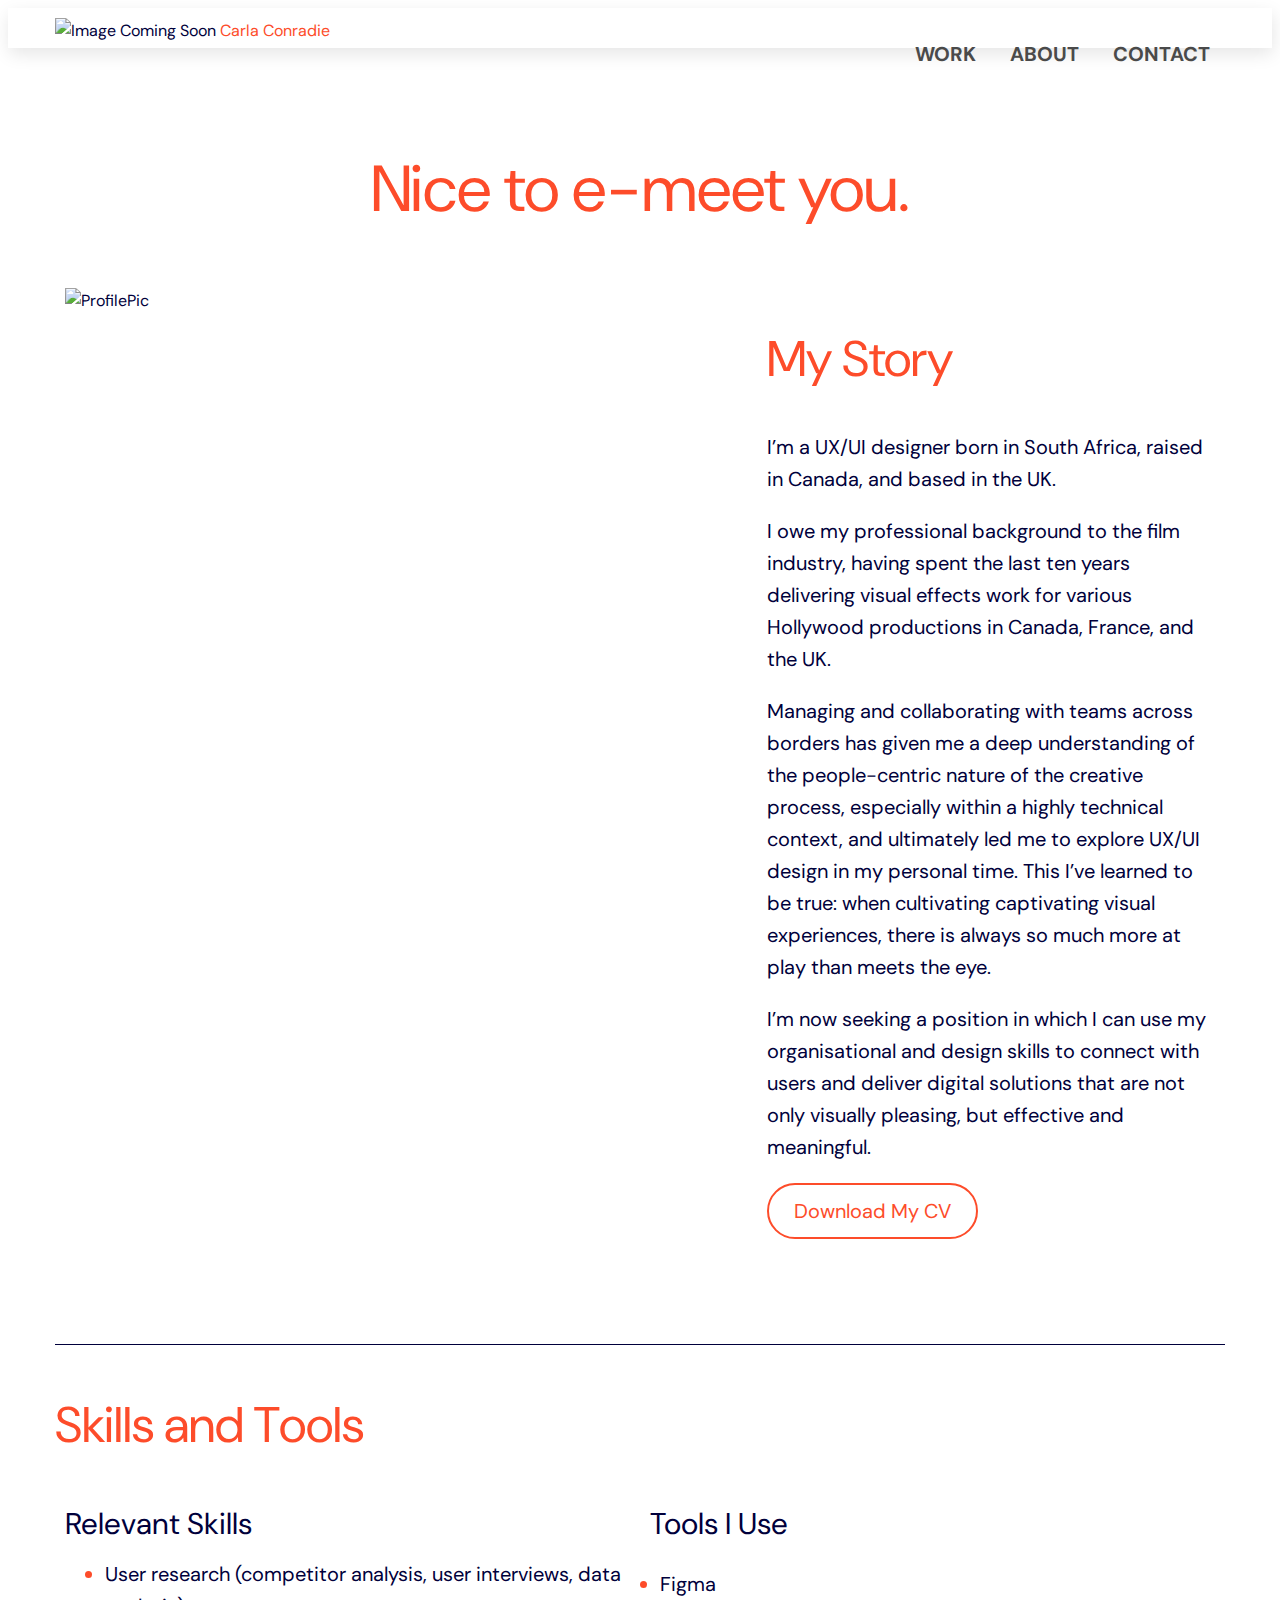
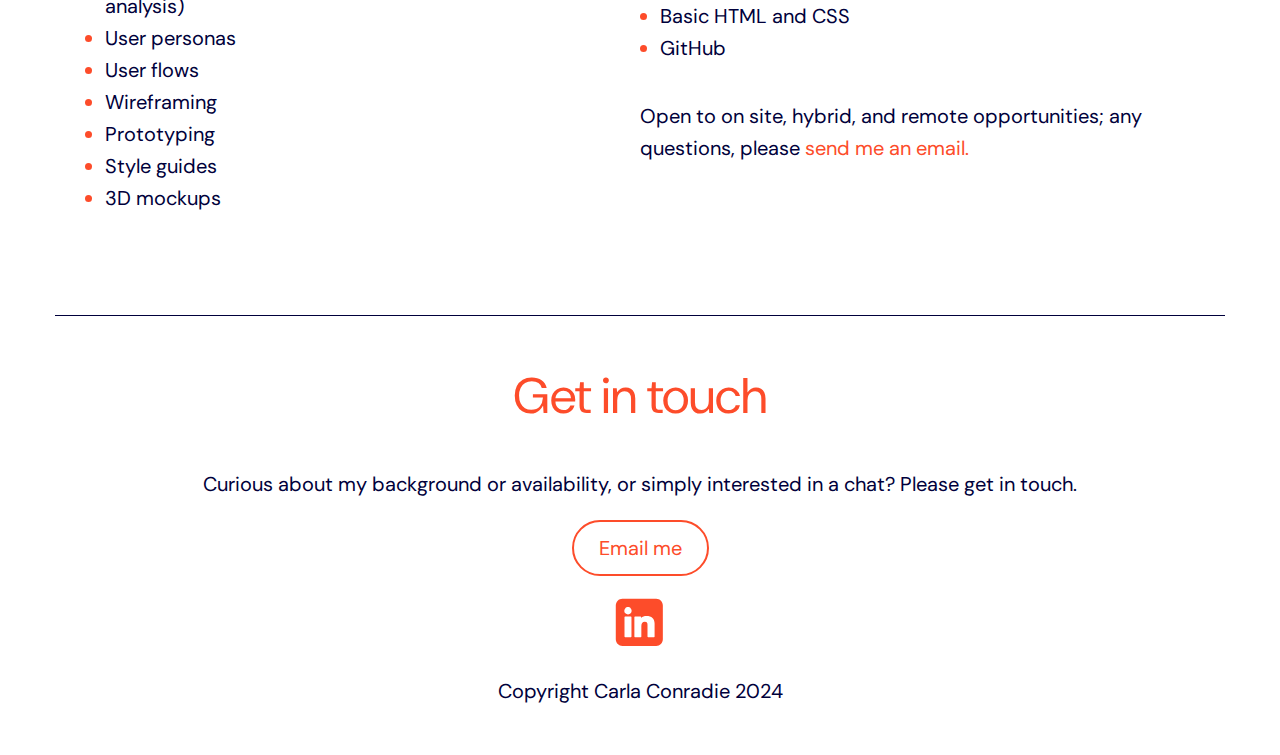
==== about.html @ 2fb08eaa "Menu Changes with JQuery" ====
<!DOCTYPE html>
<html lang="en" dir="ltr">

<head>
    <meta charset="utf-8">
    <meta name="viewport" content="width=device-width, initial-scale=1">
    <title>About CarlaConradie</title>
    <link rel="stylesheet" type="text/css" href="https://cdnjs.cloudflare.com/ajax/libs/normalize/8.0.1/normalize.min.css">
    <link rel="stylesheet" type="text/css" href="css/styles.css">
    <link rel="preconnect" href="https://fonts.googleapis.com">
    <link rel="preconnect" href="https://fonts.gstatic.com" crossorigin>
    <link href="https://fonts.googleapis.com/css2?family=DM+Sans:ital,opsz,wght@0,9..40,100..1000;1,9..40,100..1000&display=swap" rel="stylesheet">
    <script src="https://kit.fontawesome.com/32a086449d.js" crossorigin="anonymous"></script>
</head>

<body>
    <header>
        <div class="container" position="relative">
            <img class="logo" src="https://via.placeholder.com/150x50?text=Logo" alt="Image Coming Soon">
            <a href="file:///Users/carlaconradie/Desktop/portfolio-carlaconradie/index.html">Carla Conradie</a>
            <nav>
                <ul class="navigation">
                    <li><a href="index.html">Work</a></li>
                    <li><a href="about.html">About</a></li>
                    <li><a href="index.html#contact">Contact</a></li>
                </ul> 
            </nav>
        </div>
    </header>
    <main>
        <div id="hero">
            <div class="container"><h1>Nice to e-meet you.</h1>
        </div>
     <div>
        <div id="work" class="container">
            <div class="row">
                <div class="col-md-6 col-lg-7">
                    <picture><source sourceset="./img/profile/ProfilePic_1x.jpg" media="(max-width:767px)"><img src="img/profile/ProfilePic_2x.jpg" alt="ProfilePic"></picture> 
                </div>
                <div class="col-md-6 col-lg-5">
               <h2>My Story</h2>  
               <p>I’m a UX/UI designer born in South Africa, raised in Canada, and based in the UK.</p>

                <p>I owe my professional background to the film industry, having spent the last ten years delivering visual effects work for various Hollywood productions in Canada, France, and the UK. </p>
                
                <p>Managing and collaborating with teams across borders has given me a deep understanding of the people-centric nature of the creative process, especially within a highly technical context, and ultimately led me to explore UX/UI design in my personal time. This I’ve learned to be true: when cultivating captivating visual experiences, there is always so much more at play than meets the eye.</p>
                
                <p>I’m now seeking a position in which I can use my organisational and design skills to connect with users and deliver digital solutions that are not only visually pleasing, but effective and meaningful.</p>
                <p><a  href="files/Conradie-Carla-CV.pdf" class="button contact" target="_blank">Download My CV</a></p>
            </div>
            </div>
            
            <div class="row">
                <h2>Skills and Tools</h2>
                <div class="col-md-6"><h3>Relevant Skills</h3>   
                <ul>
                    <li>User research (competitor analysis, user interviews, data analysis) </li>
                    <li>User personas</li>
                    <li>User flows </li>
                    <li>Wireframing </li>
                    <li>Prototyping </li>
                    <li>Style guides </li>
                    <li>3D mockups </li>
                </ul></div>
                <div class="col-md-6"><h3>Tools I Use</h3> 
                <ul class="col-md-6">
                    <li>Figma </li>
                    <li>Basic HTML and CSS </li>
                    <li>GitHub </li>
                </ul></div>  
                <p>Open to on site, hybrid, and remote opportunities; any questions, please <a href="mailto:conradiecarla@gmail.com">send me an email.</a></p>   
            </div>
        </div>
     </div>
     <footer id="contact">
        <div class="container">
            <h2>Get in touch</h2>
        <p>Curious about my background or availability, or simply interested in a chat? Please get in touch.</p>
        <p><a href="mailto:conradiecarla@gmail.com" class="button contact">Email me</a></p>
        <p><a href="https://www.linkedin.com/in/carla-conradie" target="_blank"> <svg fill="none" height="50" viewBox="0 0 17 17" width="50" xmlns="http://www.w3.org/2000/svg"><path d="M14.0142 0.965088H2.51824C1.92097 0.965088 1.34816 1.20235 0.925831 1.62468C0.503499 2.04702 0.266235 2.61982 0.266235 3.21709V14.7131C0.266235 15.3104 0.503499 15.8832 0.925831 16.3055C1.34816 16.7278 1.92097 16.9651 2.51824 16.9651H14.0142C14.6115 16.9651 15.1843 16.7278 15.6066 16.3055C16.029 15.8832 16.2662 15.3104 16.2662 14.7131V3.21709C16.2662 2.61982 16.029 2.04702 15.6066 1.62468C15.1843 1.20235 14.6115 0.965088 14.0142 0.965088ZM5.60024 13.7491C5.60024 13.7891 5.57324 13.8491 5.52024 13.9301C5.44024 13.9841 5.37924 14.0101 5.33924 14.0101H3.48924C3.44924 14.0101 3.38924 13.9841 3.30924 13.9301C3.25524 13.8501 3.22824 13.7901 3.22824 13.7491V7.25509C3.22824 7.21509 3.25524 7.15509 3.30824 7.07509C3.38824 7.02109 3.44824 6.99409 3.48924 6.99409H5.33924C5.37924 6.99409 5.43924 7.02109 5.51924 7.07409C5.57324 7.15409 5.60024 7.21409 5.60024 7.25509V13.7491ZM5.29924 5.88809C5.18426 6.00567 5.04642 6.09845 4.89421 6.16071C4.742 6.22297 4.57865 6.25339 4.41424 6.25009C4.06524 6.25009 3.77124 6.13009 3.52924 5.88809C3.41161 5.77315 3.31879 5.63532 3.25653 5.4831C3.19427 5.33088 3.16388 5.16751 3.16724 5.00309C3.16724 4.66809 3.28824 4.38009 3.52924 4.13909C3.64292 4.01844 3.78007 3.92231 3.93226 3.85661C4.08445 3.79091 4.24847 3.75701 4.41424 3.75701C4.58 3.75701 4.74402 3.79091 4.89621 3.85661C5.0484 3.92231 5.18555 4.01844 5.29924 4.13909C5.53924 4.37909 5.66024 4.66909 5.66024 5.00309C5.66024 5.35209 5.54024 5.64709 5.29924 5.88809ZM13.4612 13.7491C13.4609 13.7831 13.4537 13.8167 13.4399 13.8478C13.4262 13.879 13.4062 13.907 13.3812 13.9301C13.3581 13.955 13.3301 13.975 13.299 13.9888C13.2679 14.0025 13.2343 14.0098 13.2002 14.0101H11.3102C11.2702 14.0101 11.2102 13.9841 11.1302 13.9301C11.0762 13.8501 11.0492 13.7901 11.0492 13.7491V9.78909C11.0492 9.45309 10.9892 9.19209 10.8682 9.00409C10.7202 8.84409 10.4792 8.76409 10.1442 8.76409C9.71524 8.76409 9.40724 8.89009 9.21924 9.14509C9.04524 9.40009 8.95824 9.76209 8.95824 10.2311V13.7491C8.95792 13.7831 8.95066 13.8167 8.93691 13.8478C8.92315 13.879 8.90319 13.907 8.87824 13.9301C8.85498 13.9552 8.82683 13.9752 8.79553 13.989C8.76423 14.0027 8.73043 14.0099 8.69624 14.0101H6.84624C6.80624 14.0101 6.74623 13.9841 6.66623 13.9301C6.61224 13.8501 6.58624 13.7901 6.58624 13.7491V7.25509C6.58624 7.21509 6.61224 7.15509 6.66623 7.07509C6.74623 7.02109 6.80624 6.99409 6.84624 6.99409H8.63624C8.69024 6.99409 8.74323 7.00709 8.79624 7.03409C8.82423 7.04809 8.85124 7.09409 8.87724 7.17409V7.27509L8.89723 7.31509V7.47609C9.34023 7.04809 9.95024 6.83309 10.7272 6.83309C11.5982 6.83309 12.2682 7.04109 12.7372 7.45609C13.2202 7.89809 13.4612 8.53609 13.4612 9.36609V13.7491Z" fill="#fd4c2a"></path></svg></a></p>
        <p>Copyright Carla Conradie 2024</p>
        </div>
    </footer>
    </main>
    <script
  src="https://code.jquery.com/jquery-3.7.1.min.js"
  integrity="sha256-/JqT3SQfawRcv/BIHPThkBvs0OEvtFFmqPF/lYI/Cxo="
  crossorigin="anonymous"></script>
    <script src="js/scripts.js"></script>
</body>

</html>
---- css/styles.css ----
/*
Colours used:
Primary (Red):#FD4C2A
Secondary (Blue):#00003B
Background (White): #FFFFFF

Start with basic tags (html, body, a, h1, img) */

body {
  background-color: #fff;
  font-family: 'DM Sans', sans-serif;
  font-size: 16px;
  line-height: 1.6;
  font-weight: 400;
  color: #00003b;
}

h1,
h2,
h3 {
  line-height: 1.2;
}

h1 {
  font-size: 65px;
  font-weight: 400;
  color: #fd4c2a;
}

h2 {
  font-size: 50px;
  font-weight: 400;
  color: #fd4c2a;
}

h3 {
  font-size: 30px;
  font-weight: 400;
  color: #00003b;
  margin: 0;
}

p {
  font-size: 16px;
  font-weight: 400;
  color: #00003b;
}

img {
  width: 100%;
}

span {
  display: block;
}

a {
  color: #fd4c2a;
  text-decoration: none;
}

li::marker {
  color: #fd4c2a;
}

/* Then go into basic styling (links, buttons, forms) */

a:hover,
a:focus {
  color: #fd4c2a;
  text-decoration: underline;
}

a:active {
  color: #00003b;
  text-decoration: none;
}

.button {
  display: inline-block; /* since the <a> tag is inline by default, we need to change this to inline-block, but more on this in the next exercise */
  background-color: #00003b;
  color: #fff; /* needed to override the default link color */
  font-weight: 400;
  padding: 10px 25px;
  border-radius: 30px;
  transition: opacity 0.2s;
}

.button:hover,
.button:focus {
  text-decoration: none;
  background-color: #fff;
  color: #00003b; /* needed to override the default link color */
  border: 2px solid #00003b;
  font-weight: 400;
  padding: 10px 25px;
  opacity: 0.8;
}

.button.contact {
  background-color: transparent;
  color: #fd4c2a;
  border: 2px solid #fd4c2a;
}

.button.contact:hover,
.button.contact:focus {
  background-color: #fd4c2a;
  color: #fff;
}

.button.project {
  background-color: #fd4c2a;
  color: #fff;
  border: 2px solid #fd4c2a;
}

.button.project:hover,
.button.project:focus {
  background-color: #fff;
  color: #fd4c2a;
}

.sun {
  animation-duration: 4s;
  animation-name: color-change;
  animation-iteration-count: infinite;
  animation-direction: alternate;
  animation-timing-function: linear;
}

.cloud-front {
  animation-duration: 25s;
  animation-name: cloud-move;
  animation-iteration-count: infinite;
  animation-direction: alternate;
  animation-timing-function: linear;
}

/* or can do it the faster way:
.cloud-front {animation: 25s cloud-move infinite alternate linear;} */

.cloud-back {
  animation: 34s cloud-move-reverse infinite alternate linear;
}

/* Then go into Layout styling (columns, rows) */

* {
  box-sizing: border-box;
}

.container {
  padding: 0 15px;
}

.row {
  margin: 50px 0;
}

.logo {
  max-width: 150px;
}

.about picture {
  width: 100%;
  max-width: 100%;
  height: auto;
}

/* Finally, go into specific sections and their elements (header, main, footer) */

header {
  background-color: #fff;
  padding: 10px 0 4px;
  box-shadow: 1px 6px 18px rgba(0, 0, 0, 0.1);
}

main {
  padding-top: 25px;
}

footer {
  text-align: center;
}

#work .row {
  margin: 50px 0;
  padding-bottom: 75px;
  border-bottom: 1px solid #00003b;
}

#hero {
  background-color: #fff;
  padding: 20px 0;
  display: inline-block;
  width: 100%;
}

#hero h1 {
  text-align: center;
}

nav > ul {
  list-style-type: none;
  padding: 0;
  margin: 0;
}

nav > ul > li > a {
  padding: 0 15px;
  text-transform: uppercase;
  font-weight: 700;
  color: #4a4a4a;
}

nav > ul > li > a:hover,
a:focus {
  text-decoration: underline;
}

nav > ul > li > a:active {
  color: #00003b;
  text-decoration: none;
}

.navtoggle li:not(:last-child) {
  display: none;
}

.navtoggle,
.navtoggle.responsive {
  position: relative;
}

.navtoggle li .icon {
  position: absolute;
  right: 0;
  top: 2px;
  font-size: 20px;
  padding-right: 0;
}

.navtoggle.responsive li {
  display: block;
  padding: 10px 0;
  border-top: 1px solid rgba(255, 127, 80, 0.5);
}

.navtoggle.responsive nav {
  padding: 24px 0 0;
}

.navtoggle.responsive li:last-child  {
  padding: 0 0 10px;
}

@keyframes color-change {
  0% { fill: #edc655; }
  50% { fill: #fcffad; }
  100% { fill: #f76414; }
}

@keyframes cloud-move {
  from { transform: translate(0, 50px); }
  to { transform: translate(200px, 50px); }
}

@keyframes cloud-move-reverse {
  from { transform: translate(446px, 48px); }
  to { transform: translate(100px, 48px); }
}

/* ==============================
Medium devices (640px and larger)
================================= */

@media only screen and (min-width: 640px) {
  header {
    text-align: unset;
  }

  nav {
    width: auto;
    float: right;
    margin-top: 4px;
  }

  p,
  li {
    font-size: 18px;
  }

  .col-md-6 {
    width: 50%;
  }

  [class*="col-"] {
    float: left;
    padding: 10px;
  }

  /* this pseudo element fixes the flow of the page without affecting the rows themselves */
  .row::after {
    content: "";
    clear: both;
    display: table;
  }

  .logo {
    max-width: 250px;
  }

  nav > ul > li {
    display: inline-block;
  }

  .navtoggle li:not(:last-child) {
    display: inline-block;
  }

  nav > ul {
    margin: 1em 0;
  }
}

/* ==============================
Large devices (1024px or larger)
================================= */

@media only screen and (min-width: 1024px) {
  p,
  li {
    font-size: 20px;
  }

  .col-lg-7 {
    width: 60%;
  }

  .col-lg-5 {
    width: 40%;
  }

  .container {
    max-width: 1200px;
    margin-left: auto;
    margin-right: auto;
  }
}

/* ==============================
X-large devices (1440px or larger)
================================= */

@media only screen and (min-width: 1440px) {
}
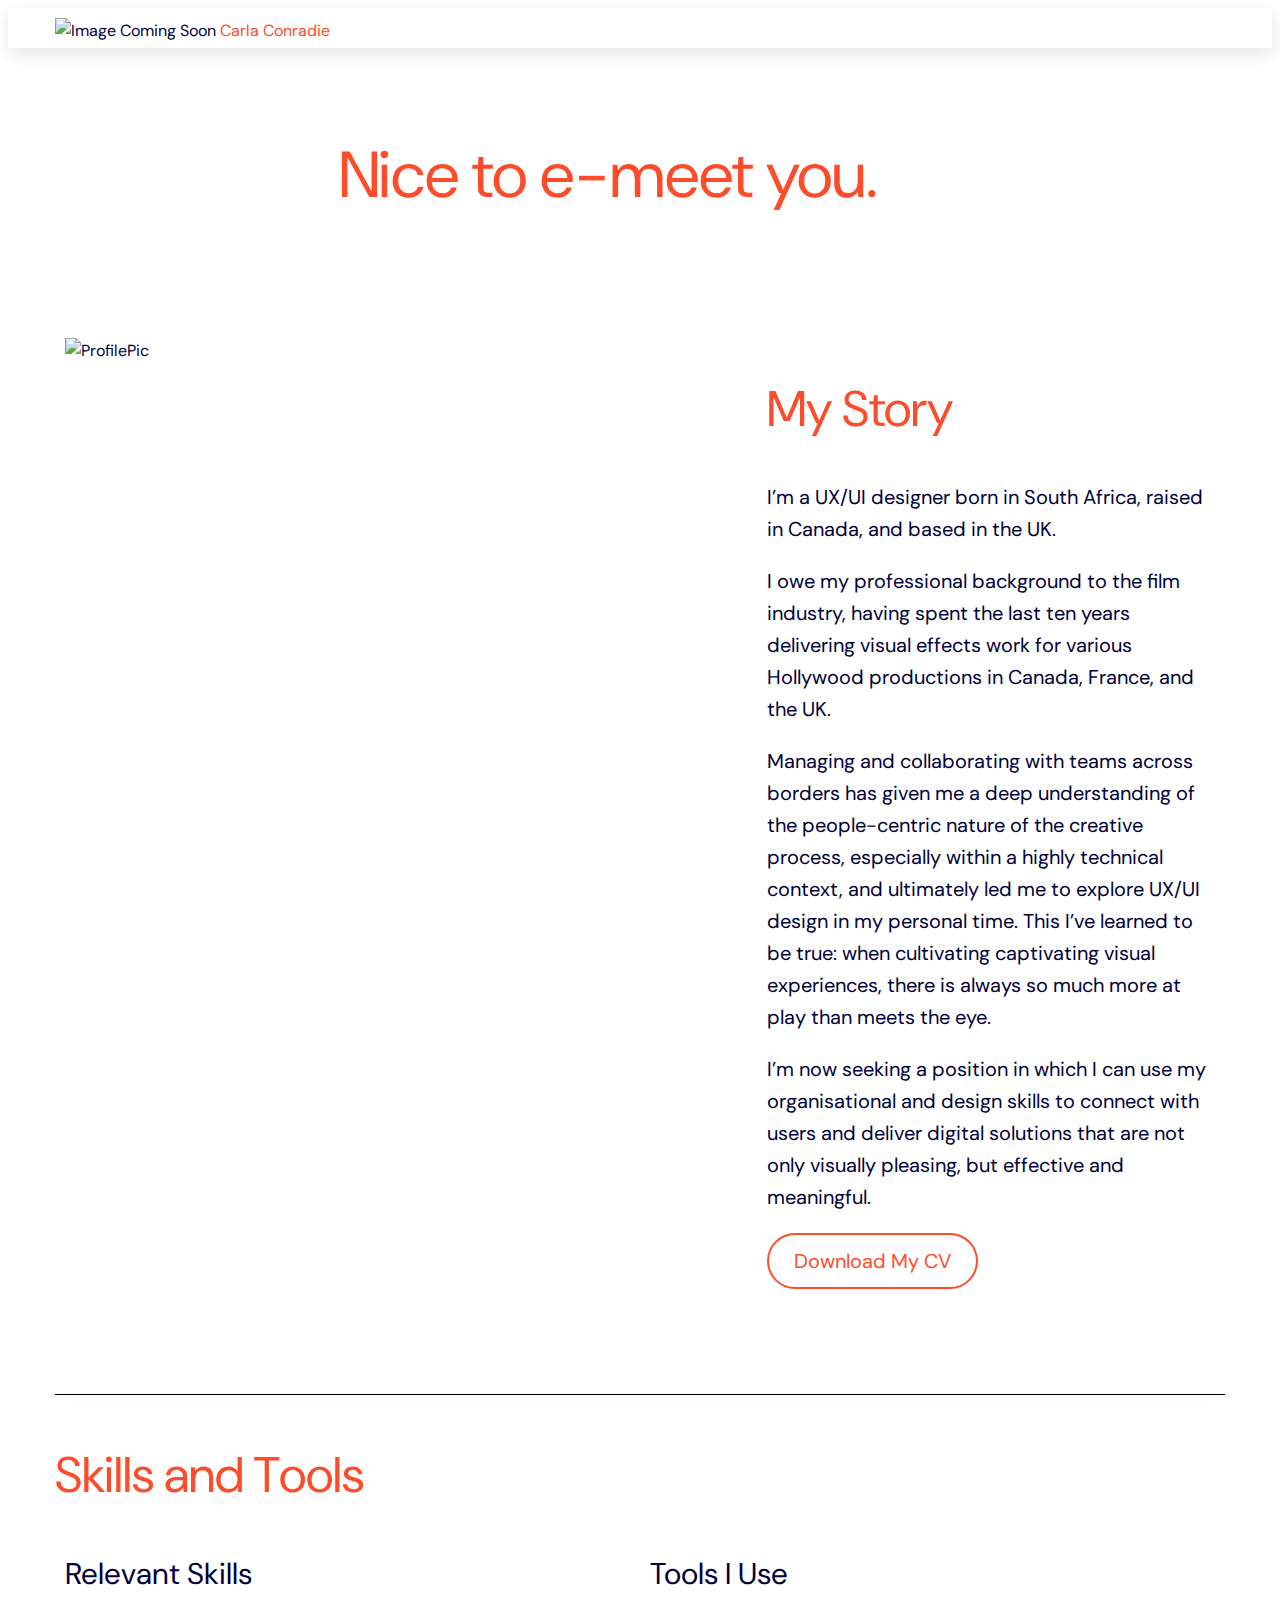
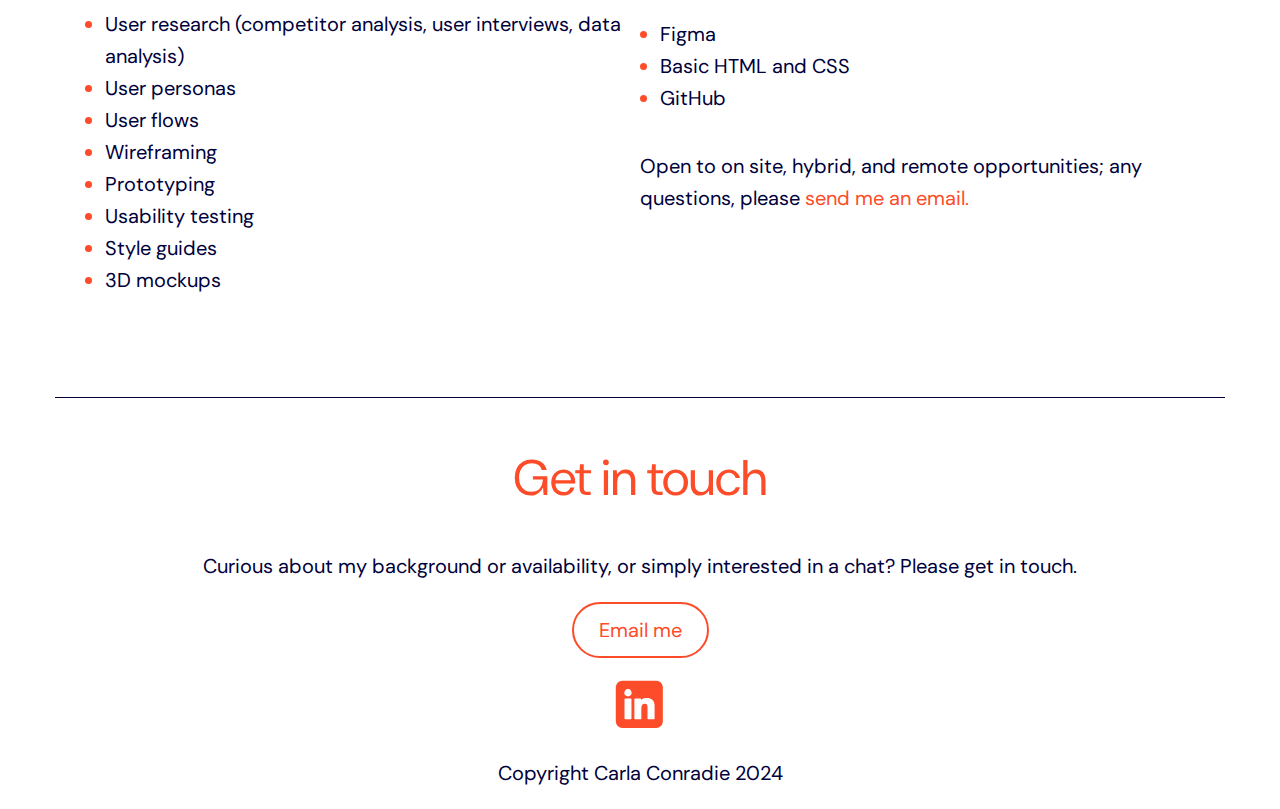
==== commit 5e332972: "Nav updated" ====
--- a/about.html
+++ b/about.html
@@ -16,20 +16,22 @@
 <body>
     <header>
         <div class="container" position="relative">
-            <img class="logo" src="https://via.placeholder.com/150x50?text=Logo" alt="Image Coming Soon">
-            <a href="file:///Users/carlaconradie/Desktop/portfolio-carlaconradie/index.html">Carla Conradie</a>
-            <nav>
-                <ul class="navigation">
-                    <li><a href="index.html">Work</a></li>
-                    <li><a href="about.html">About</a></li>
-                    <li><a href="index.html#contact">Contact</a></li>
-                </ul> 
-            </nav>
+            <div class="navtoggle" id="myNavtoggle">
+                <img class="logo" src="https://via.placeholder.com/150x50?text=Logo" alt="Image Coming Soon">
+                <a href="file:///Users/carlaconradie/Desktop/portfolio-carlaconradie/index.html">Carla Conradie</a>
+                <nav>
+                    <ul class="navigation">
+                        <li><a href="index.html">Work</a></li>
+                        <li><a href="about.html">About</a></li>
+                        <li><a href="#contact">Contact</a></li>
+                        <li><a href="javascript:void(0);" class="icon" onclick="menuToggle()"><i class="fas fa-bars"></i></a></li>
+                </nav>
+            </div>
         </div>
     </header>
     <main>
-        <div id="hero">
-            <div class="container"><h1>Nice to e-meet you.</h1>
+        <div id="hero" class="container">
+            <h1>Nice to e-meet you.</h1>
         </div>
      <div>
         <div id="work" class="container">
@@ -59,6 +61,7 @@
                     <li>User flows </li>
                     <li>Wireframing </li>
                     <li>Prototyping </li>
+                    <li>Usability testing </li>
                     <li>Style guides </li>
                     <li>3D mockups </li>
                 </ul></div>
--- a/css/styles.css
+++ b/css/styles.css
@@ -315,12 +315,17 @@
     display: inline-block;
   }
 
-  .navtoggle li:not(:last-child) {
-    display: inline-block;
-  }
-
   nav > ul {
     margin: 1em 0;
+  }
+
+  .navtoggle li:last-child {
+    display: none;
+  }
+
+  .navtoggle.responsive li {
+    padding: 0px 0;
+    border-top: 0px solid rgb(79, 122, 165);
   }
 }
 
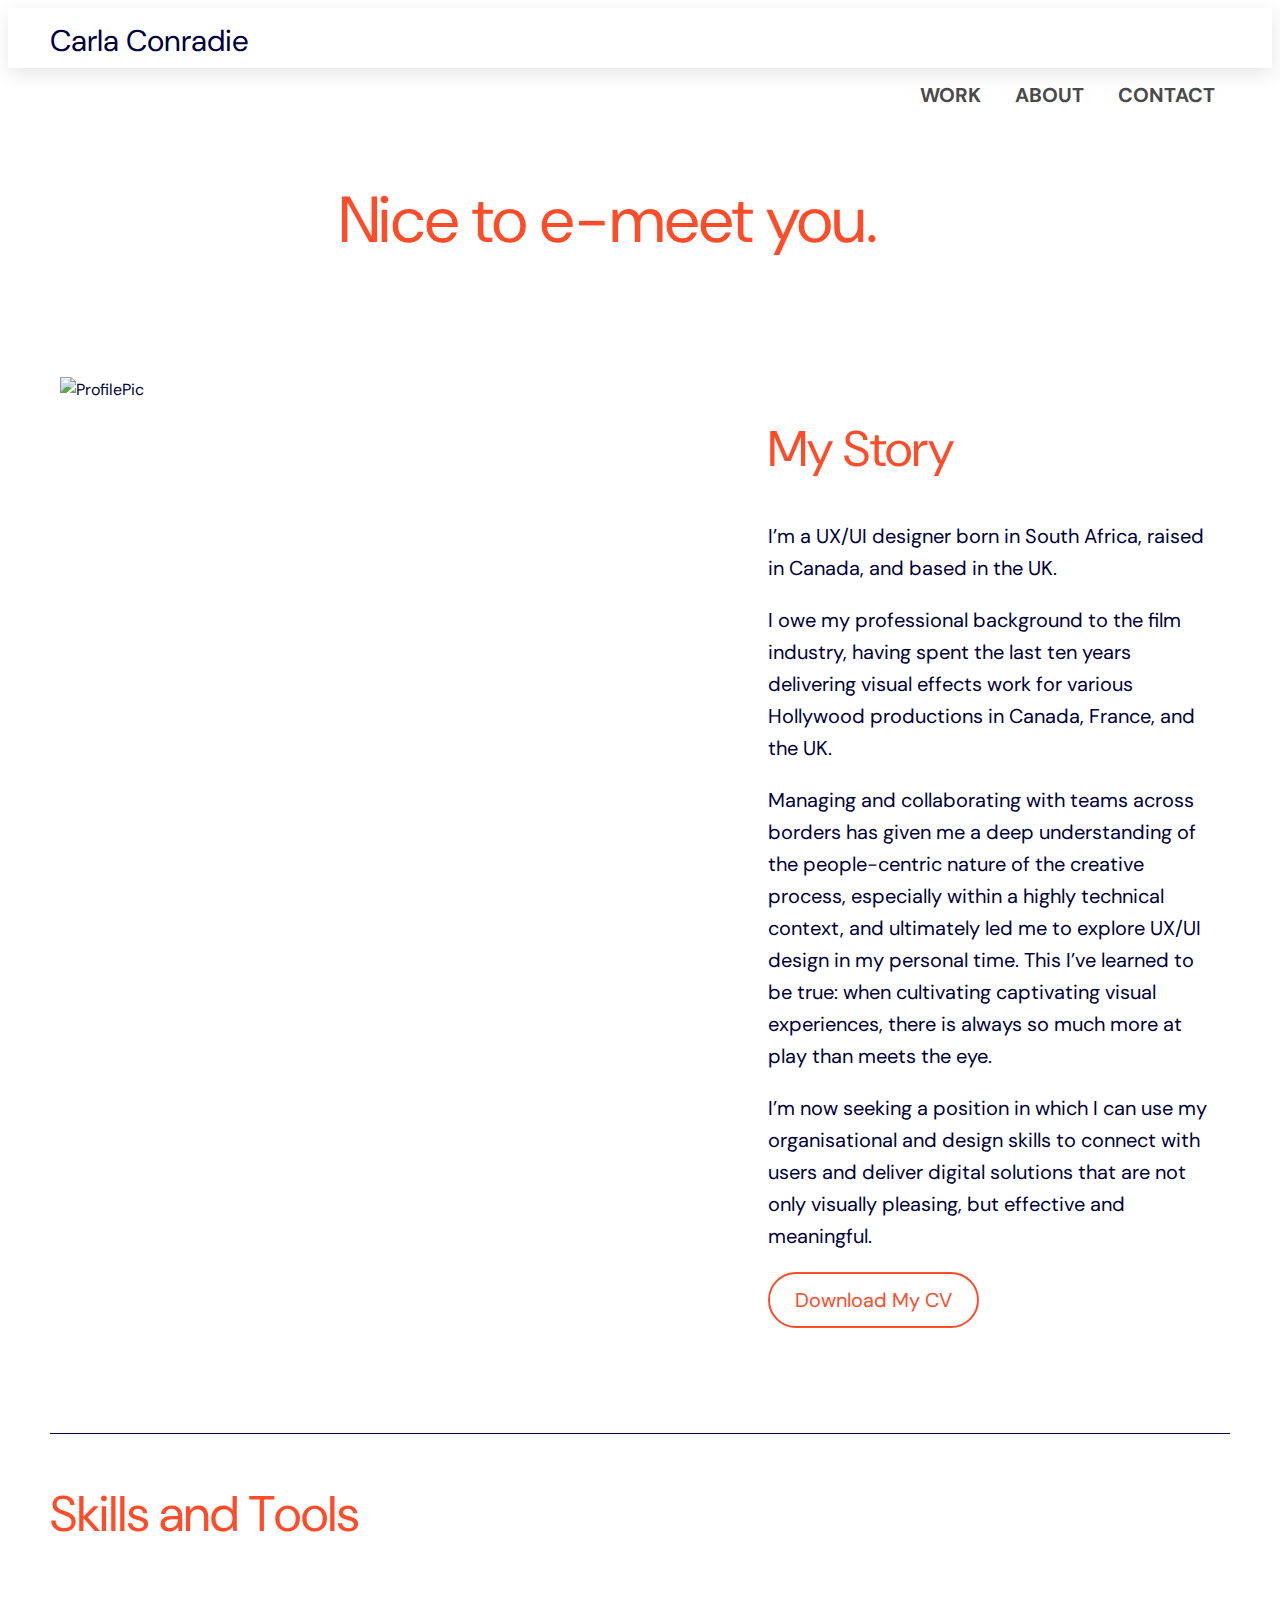
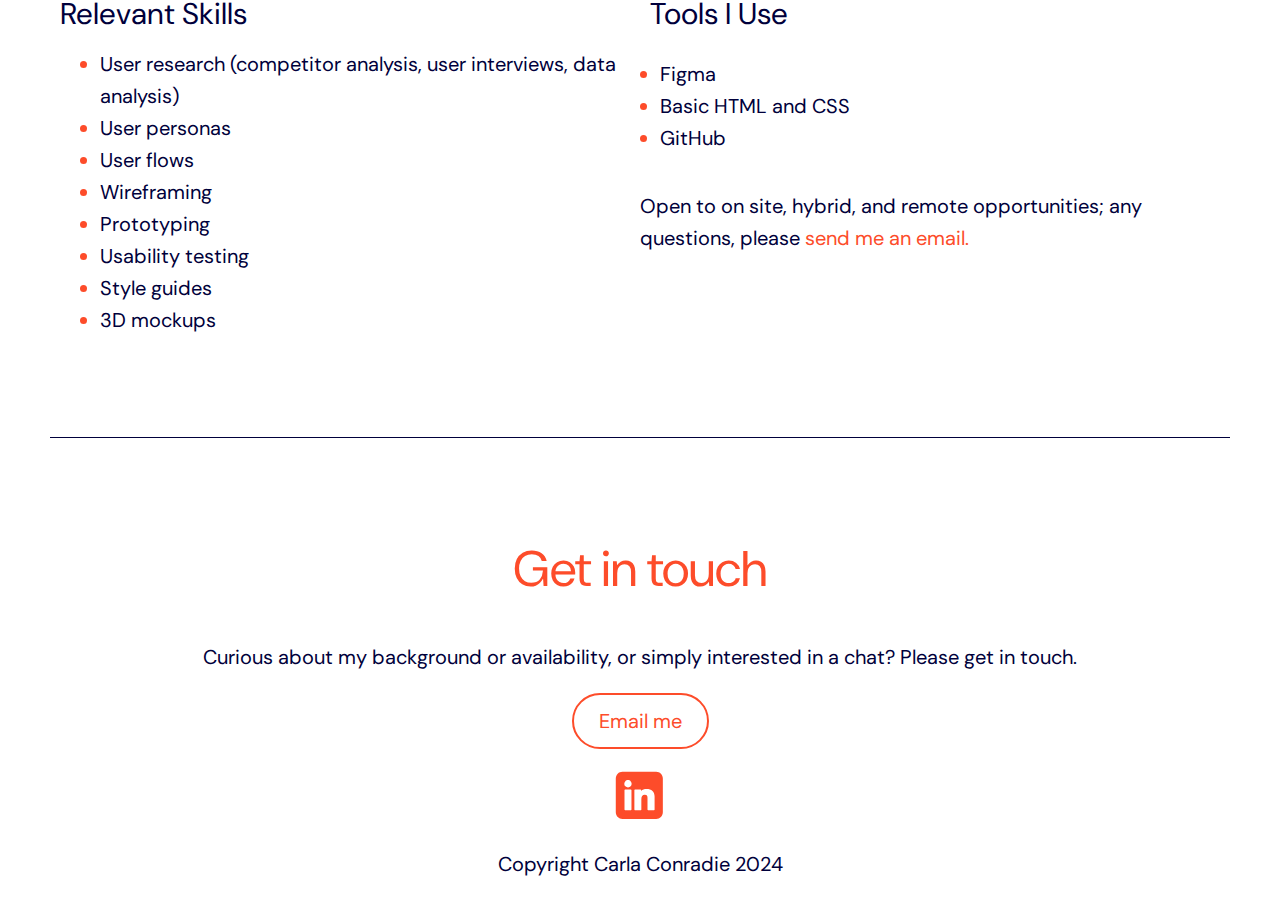
==== commit a09c908f: "Latest logo updates" ====
--- a/about.html
+++ b/about.html
@@ -17,15 +17,15 @@
     <header>
         <div class="container" position="relative">
             <div class="navtoggle" id="myNavtoggle">
-                <img class="logo" src="https://via.placeholder.com/150x50?text=Logo" alt="Image Coming Soon">
-                <a href="file:///Users/carlaconradie/Desktop/portfolio-carlaconradie/index.html">Carla Conradie</a>
+                <h3><a href="file:///Users/carlaconradie/Desktop/portfolio-carlaconradie/index.html" class="logo">Carla Conradie</a></h3>
                 <nav>
                     <ul class="navigation">
                         <li><a href="index.html">Work</a></li>
                         <li><a href="about.html">About</a></li>
                         <li><a href="#contact">Contact</a></li>
                         <li><a href="javascript:void(0);" class="icon" onclick="menuToggle()"><i class="fas fa-bars"></i></a></li>
-                </nav>
+                    </ul> 
+            </nav>
             </div>
         </div>
     </header>
--- a/css/styles.css
+++ b/css/styles.css
@@ -83,6 +83,7 @@
   font-weight: 400;
   padding: 10px 25px;
   border-radius: 30px;
+  border: 2px solid #00003b;
   transition: opacity 0.2s;
 }
 
@@ -92,8 +93,6 @@
   background-color: #fff;
   color: #00003b; /* needed to override the default link color */
   border: 2px solid #00003b;
-  font-weight: 400;
-  padding: 10px 25px;
   opacity: 0.8;
 }
 
@@ -113,6 +112,7 @@
   background-color: #fd4c2a;
   color: #fff;
   border: 2px solid #fd4c2a;
+  margin: 5px;
 }
 
 .button.project:hover,
@@ -137,6 +137,16 @@
   animation-timing-function: linear;
 }
 
+.logo {
+  color: #00003b;
+}
+
+.logo:hover {
+  font-weight: 400;
+  text-decoration: none;
+  transition: transform 0.2s;
+}
+
 /* or can do it the faster way:
 .cloud-front {animation: 25s cloud-move infinite alternate linear;} */
 
@@ -151,7 +161,7 @@
 }
 
 .container {
-  padding: 0 15px;
+  padding: 5px 10px;
 }
 
 .row {
@@ -192,7 +202,7 @@
 
 #hero {
   background-color: #fff;
-  padding: 20px 0;
+  padding: 10px 0;
   display: inline-block;
   width: 100%;
 }
@@ -319,6 +329,10 @@
     margin: 1em 0;
   }
 
+  .navtoggle li:not(:last-child) {
+    display: inline-block;
+}
+
   .navtoggle li:last-child {
     display: none;
   }
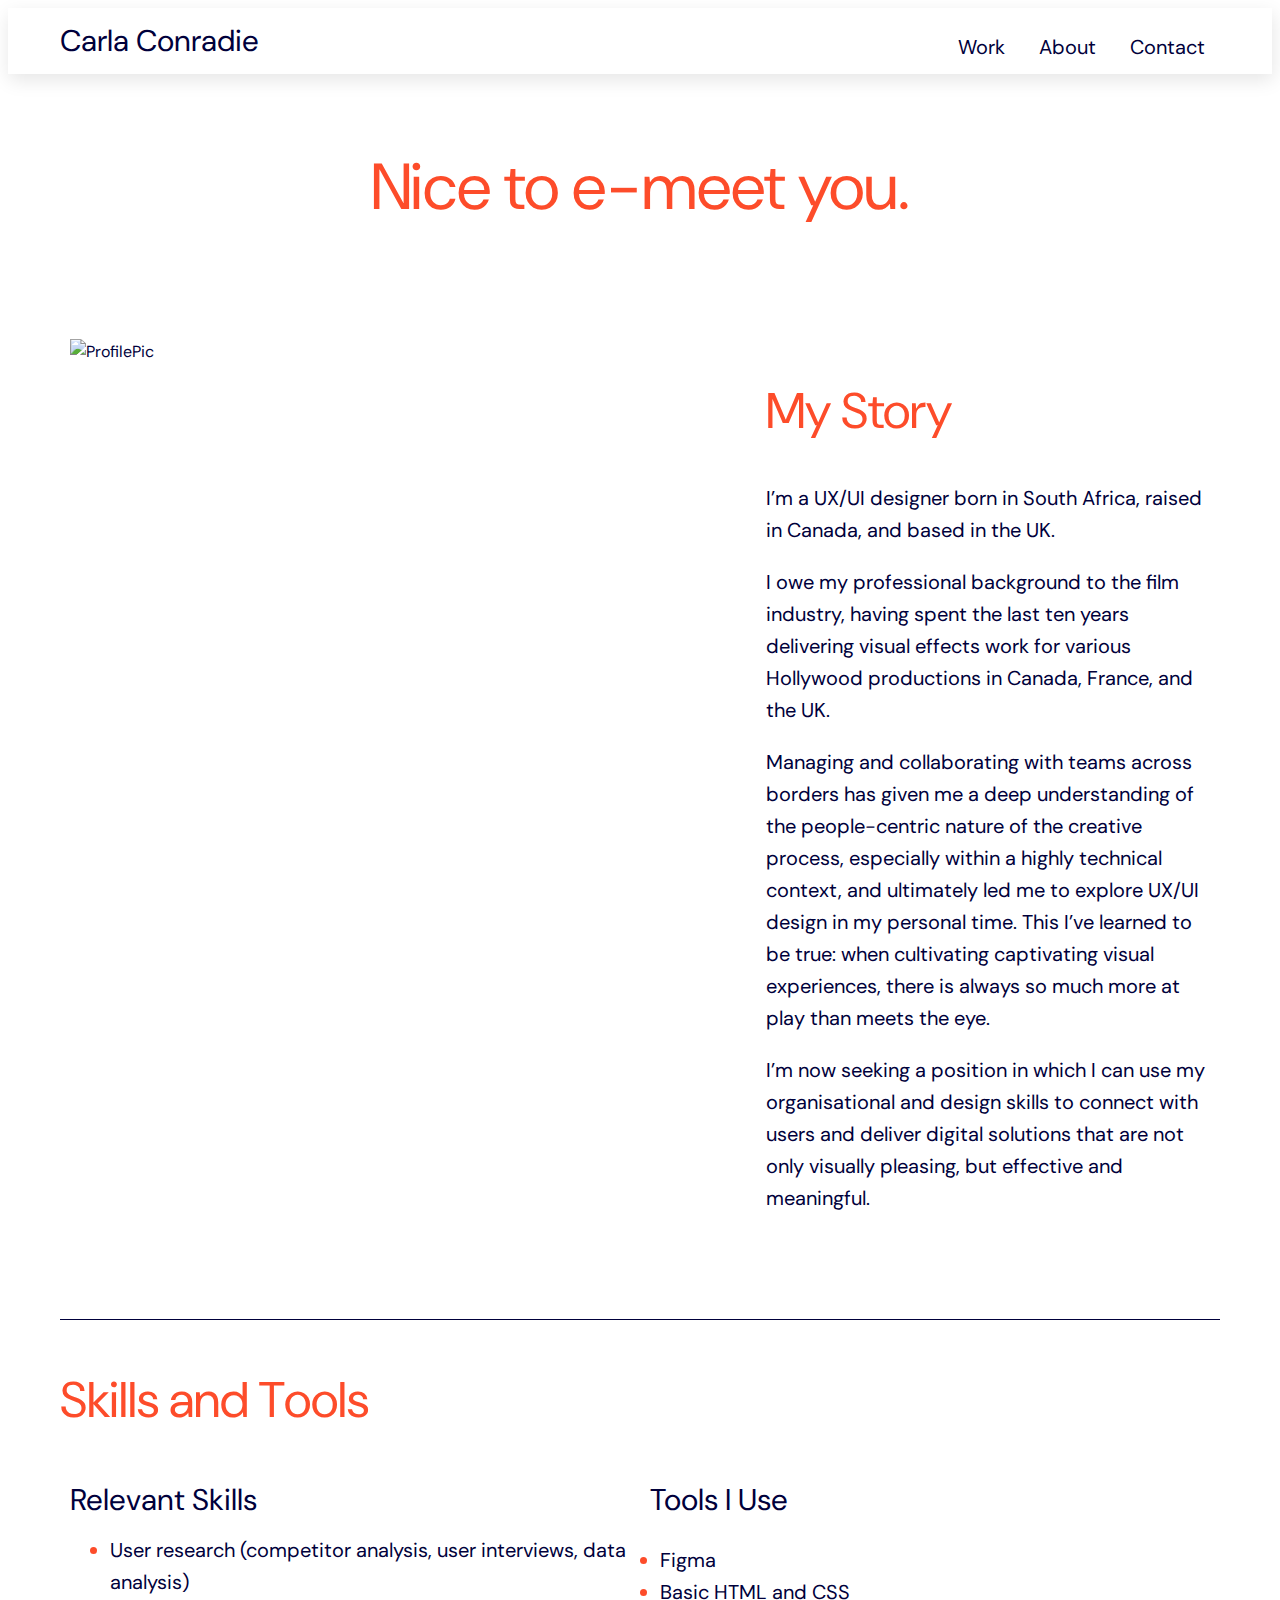
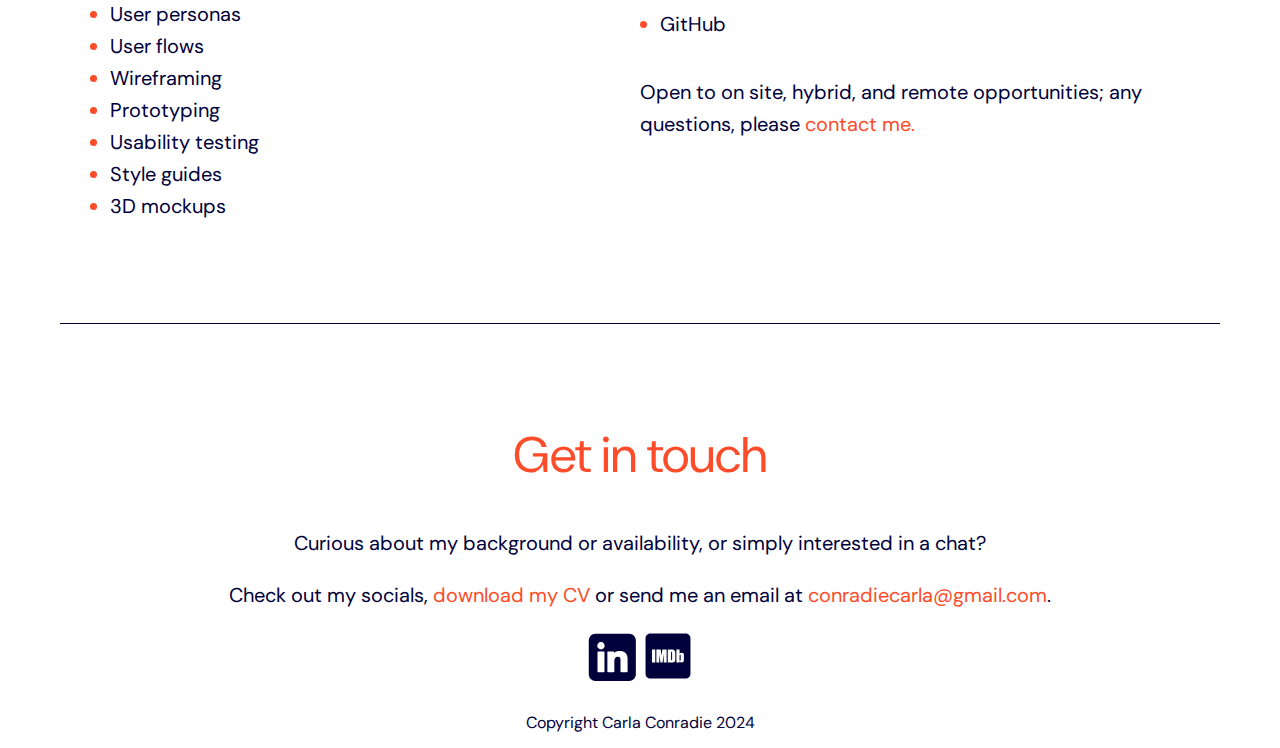
==== commit 28af0e55: "Final touches to layout" ====
--- a/about.html
+++ b/about.html
@@ -17,12 +17,12 @@
     <header>
         <div class="container" position="relative">
             <div class="navtoggle" id="myNavtoggle">
-                <h3><a href="file:///Users/carlaconradie/Desktop/portfolio-carlaconradie/index.html" class="logo">Carla Conradie</a></h3>
+                <h3><a href="index.html" class="logo">Carla Conradie</a></h3>
                 <nav>
                     <ul class="navigation">
                         <li><a href="index.html">Work</a></li>
                         <li><a href="about.html">About</a></li>
-                        <li><a href="#contact">Contact</a></li>
+                        <li><a href="contact.html">Contact</a></li>
                         <li><a href="javascript:void(0);" class="icon" onclick="menuToggle()"><i class="fas fa-bars"></i></a></li>
                     </ul> 
             </nav>
@@ -30,8 +30,10 @@
         </div>
     </header>
     <main>
-        <div id="hero" class="container">
+        <div id="hero">
+        <div class="container">
             <h1>Nice to e-meet you.</h1>
+        </div>
         </div>
      <div>
         <div id="work" class="container">
@@ -48,7 +50,6 @@
                 <p>Managing and collaborating with teams across borders has given me a deep understanding of the people-centric nature of the creative process, especially within a highly technical context, and ultimately led me to explore UX/UI design in my personal time. This I’ve learned to be true: when cultivating captivating visual experiences, there is always so much more at play than meets the eye.</p>
                 
                 <p>I’m now seeking a position in which I can use my organisational and design skills to connect with users and deliver digital solutions that are not only visually pleasing, but effective and meaningful.</p>
-                <p><a  href="files/Conradie-Carla-CV.pdf" class="button contact" target="_blank">Download My CV</a></p>
             </div>
             </div>
             
@@ -71,17 +72,17 @@
                     <li>Basic HTML and CSS </li>
                     <li>GitHub </li>
                 </ul></div>  
-                <p>Open to on site, hybrid, and remote opportunities; any questions, please <a href="mailto:conradiecarla@gmail.com">send me an email.</a></p>   
+                <p>Open to on site, hybrid, and remote opportunities; any questions, please <a href="contact.html">contact me.</a></p>   
             </div>
         </div>
      </div>
-     <footer id="contact">
+     <footer>
         <div class="container">
             <h2>Get in touch</h2>
-        <p>Curious about my background or availability, or simply interested in a chat? Please get in touch.</p>
-        <p><a href="mailto:conradiecarla@gmail.com" class="button contact">Email me</a></p>
-        <p><a href="https://www.linkedin.com/in/carla-conradie" target="_blank"> <svg fill="none" height="50" viewBox="0 0 17 17" width="50" xmlns="http://www.w3.org/2000/svg"><path d="M14.0142 0.965088H2.51824C1.92097 0.965088 1.34816 1.20235 0.925831 1.62468C0.503499 2.04702 0.266235 2.61982 0.266235 3.21709V14.7131C0.266235 15.3104 0.503499 15.8832 0.925831 16.3055C1.34816 16.7278 1.92097 16.9651 2.51824 16.9651H14.0142C14.6115 16.9651 15.1843 16.7278 15.6066 16.3055C16.029 15.8832 16.2662 15.3104 16.2662 14.7131V3.21709C16.2662 2.61982 16.029 2.04702 15.6066 1.62468C15.1843 1.20235 14.6115 0.965088 14.0142 0.965088ZM5.60024 13.7491C5.60024 13.7891 5.57324 13.8491 5.52024 13.9301C5.44024 13.9841 5.37924 14.0101 5.33924 14.0101H3.48924C3.44924 14.0101 3.38924 13.9841 3.30924 13.9301C3.25524 13.8501 3.22824 13.7901 3.22824 13.7491V7.25509C3.22824 7.21509 3.25524 7.15509 3.30824 7.07509C3.38824 7.02109 3.44824 6.99409 3.48924 6.99409H5.33924C5.37924 6.99409 5.43924 7.02109 5.51924 7.07409C5.57324 7.15409 5.60024 7.21409 5.60024 7.25509V13.7491ZM5.29924 5.88809C5.18426 6.00567 5.04642 6.09845 4.89421 6.16071C4.742 6.22297 4.57865 6.25339 4.41424 6.25009C4.06524 6.25009 3.77124 6.13009 3.52924 5.88809C3.41161 5.77315 3.31879 5.63532 3.25653 5.4831C3.19427 5.33088 3.16388 5.16751 3.16724 5.00309C3.16724 4.66809 3.28824 4.38009 3.52924 4.13909C3.64292 4.01844 3.78007 3.92231 3.93226 3.85661C4.08445 3.79091 4.24847 3.75701 4.41424 3.75701C4.58 3.75701 4.74402 3.79091 4.89621 3.85661C5.0484 3.92231 5.18555 4.01844 5.29924 4.13909C5.53924 4.37909 5.66024 4.66909 5.66024 5.00309C5.66024 5.35209 5.54024 5.64709 5.29924 5.88809ZM13.4612 13.7491C13.4609 13.7831 13.4537 13.8167 13.4399 13.8478C13.4262 13.879 13.4062 13.907 13.3812 13.9301C13.3581 13.955 13.3301 13.975 13.299 13.9888C13.2679 14.0025 13.2343 14.0098 13.2002 14.0101H11.3102C11.2702 14.0101 11.2102 13.9841 11.1302 13.9301C11.0762 13.8501 11.0492 13.7901 11.0492 13.7491V9.78909C11.0492 9.45309 10.9892 9.19209 10.8682 9.00409C10.7202 8.84409 10.4792 8.76409 10.1442 8.76409C9.71524 8.76409 9.40724 8.89009 9.21924 9.14509C9.04524 9.40009 8.95824 9.76209 8.95824 10.2311V13.7491C8.95792 13.7831 8.95066 13.8167 8.93691 13.8478C8.92315 13.879 8.90319 13.907 8.87824 13.9301C8.85498 13.9552 8.82683 13.9752 8.79553 13.989C8.76423 14.0027 8.73043 14.0099 8.69624 14.0101H6.84624C6.80624 14.0101 6.74623 13.9841 6.66623 13.9301C6.61224 13.8501 6.58624 13.7901 6.58624 13.7491V7.25509C6.58624 7.21509 6.61224 7.15509 6.66623 7.07509C6.74623 7.02109 6.80624 6.99409 6.84624 6.99409H8.63624C8.69024 6.99409 8.74323 7.00709 8.79624 7.03409C8.82423 7.04809 8.85124 7.09409 8.87724 7.17409V7.27509L8.89723 7.31509V7.47609C9.34023 7.04809 9.95024 6.83309 10.7272 6.83309C11.5982 6.83309 12.2682 7.04109 12.7372 7.45609C13.2202 7.89809 13.4612 8.53609 13.4612 9.36609V13.7491Z" fill="#fd4c2a"></path></svg></a></p>
-        <p>Copyright Carla Conradie 2024</p>
+        <p>Curious about my background or availability, or simply interested in a chat?</p>
+        <p>Check out my socials, <a href="files/Conradie-Carla-CV.pdf">download my CV</a> or send me an email at <span>conradiecarla@gmail.com</span>.</p>
+        <p><a href="https://www.linkedin.com/in/carla-conradie" target="_blank"><svg fill="none" height="50" viewBox="0 0 17 17" width="50" xmlns="http://www.w3.org/2000/svg"><path d="M14.0142 0.965088H2.51824C1.92097 0.965088 1.34816 1.20235 0.925831 1.62468C0.503499 2.04702 0.266235 2.61982 0.266235 3.21709V14.7131C0.266235 15.3104 0.503499 15.8832 0.925831 16.3055C1.34816 16.7278 1.92097 16.9651 2.51824 16.9651H14.0142C14.6115 16.9651 15.1843 16.7278 15.6066 16.3055C16.029 15.8832 16.2662 15.3104 16.2662 14.7131V3.21709C16.2662 2.61982 16.029 2.04702 15.6066 1.62468C15.1843 1.20235 14.6115 0.965088 14.0142 0.965088ZM5.60024 13.7491C5.60024 13.7891 5.57324 13.8491 5.52024 13.9301C5.44024 13.9841 5.37924 14.0101 5.33924 14.0101H3.48924C3.44924 14.0101 3.38924 13.9841 3.30924 13.9301C3.25524 13.8501 3.22824 13.7901 3.22824 13.7491V7.25509C3.22824 7.21509 3.25524 7.15509 3.30824 7.07509C3.38824 7.02109 3.44824 6.99409 3.48924 6.99409H5.33924C5.37924 6.99409 5.43924 7.02109 5.51924 7.07409C5.57324 7.15409 5.60024 7.21409 5.60024 7.25509V13.7491ZM5.29924 5.88809C5.18426 6.00567 5.04642 6.09845 4.89421 6.16071C4.742 6.22297 4.57865 6.25339 4.41424 6.25009C4.06524 6.25009 3.77124 6.13009 3.52924 5.88809C3.41161 5.77315 3.31879 5.63532 3.25653 5.4831C3.19427 5.33088 3.16388 5.16751 3.16724 5.00309C3.16724 4.66809 3.28824 4.38009 3.52924 4.13909C3.64292 4.01844 3.78007 3.92231 3.93226 3.85661C4.08445 3.79091 4.24847 3.75701 4.41424 3.75701C4.58 3.75701 4.74402 3.79091 4.89621 3.85661C5.0484 3.92231 5.18555 4.01844 5.29924 4.13909C5.53924 4.37909 5.66024 4.66909 5.66024 5.00309C5.66024 5.35209 5.54024 5.64709 5.29924 5.88809ZM13.4612 13.7491C13.4609 13.7831 13.4537 13.8167 13.4399 13.8478C13.4262 13.879 13.4062 13.907 13.3812 13.9301C13.3581 13.955 13.3301 13.975 13.299 13.9888C13.2679 14.0025 13.2343 14.0098 13.2002 14.0101H11.3102C11.2702 14.0101 11.2102 13.9841 11.1302 13.9301C11.0762 13.8501 11.0492 13.7901 11.0492 13.7491V9.78909C11.0492 9.45309 10.9892 9.19209 10.8682 9.00409C10.7202 8.84409 10.4792 8.76409 10.1442 8.76409C9.71524 8.76409 9.40724 8.89009 9.21924 9.14509C9.04524 9.40009 8.95824 9.76209 8.95824 10.2311V13.7491C8.95792 13.7831 8.95066 13.8167 8.93691 13.8478C8.92315 13.879 8.90319 13.907 8.87824 13.9301C8.85498 13.9552 8.82683 13.9752 8.79553 13.989C8.76423 14.0027 8.73043 14.0099 8.69624 14.0101H6.84624C6.80624 14.0101 6.74623 13.9841 6.66623 13.9301C6.61224 13.8501 6.58624 13.7901 6.58624 13.7491V7.25509C6.58624 7.21509 6.61224 7.15509 6.66623 7.07509C6.74623 7.02109 6.80624 6.99409 6.84624 6.99409H8.63624C8.69024 6.99409 8.74323 7.00709 8.79624 7.03409C8.82423 7.04809 8.85124 7.09409 8.87724 7.17409V7.27509L8.89723 7.31509V7.47609C9.34023 7.04809 9.95024 6.83309 10.7272 6.83309C11.5982 6.83309 12.2682 7.04109 12.7372 7.45609C13.2202 7.89809 13.4612 8.53609 13.4612 9.36609V13.7491Z" fill="#00003b"></path></svg></a>     <a href="https://www.imdb.com/name/nm6744433/" target="_blank"><svg fill="#00003b" height="50px" style="enable-background:new 0 0 50 50;" version="1.1" viewBox="0 0 512 512" width="50" xml:space="preserve" xmlns="http://www.w3.org/2000/svg" xmlns:xlink="http://www.w3.org/1999/xlink"><g id="comp_x5F_171-imdb"><g><path d="M436.714,26.001H75.287c-27.21,0-49.285,22.075-49.285,49.286v361.427c0,27.211,22.075,49.285,49.285,49.285h361.427    c27.211,0,49.284-22.074,49.284-49.285V75.287C485.998,48.076,463.925,26.001,436.714,26.001z M47.872,228.482h-0.309    c0.103-0.104,0.206-0.308,0.309-0.411V228.482z M125.599,321.509H91.716V190.287h33.883V321.509z M241.831,321.509h-29.469    v-88.714l-11.912,88.714H179.3l-12.528-86.763v86.763h-29.776V190.287h43.947c3.39,20.329,6.16,40.968,8.934,61.504l7.803-61.504    h44.152V321.509z M253.535,321.509V190.287h25.261c18.07,0,45.896-1.644,50.311,21.458c1.747,7.805,1.438,16.737,1.438,25.055    C330.544,327.669,341.942,321.612,253.535,321.509L253.535,321.509z M418.744,291.526c0,16.121-2.464,31.729-22.795,31.729    c-9.239,0-15.605-3.081-21.457-10.063l-1.953,8.317h-30.597V190.287h32.55v42.816c6.159-6.674,12.32-9.447,21.457-9.447    c21.974,0,22.795,13.144,22.795,30.907V291.526z M298.099,229.2c0-9.958,1.643-16.428-10.576-16.428v85.94    c12.526,0.31,10.576-8.932,10.576-18.891V229.2z M385.887,256c0-5.544,1.132-13.04-6.364-13.04c-6.162,0-5.03,9.139-5.03,13.04    c0,0.616-1.132,40.66,1.128,45.897c0.821,1.642,2.261,2.465,3.902,2.465c8.008,0,6.364-9.242,6.364-14.788V256z"/></g></g><g id="Layer_1"/></svg></a></p>
+        Copyright Carla Conradie 2024
         </div>
     </footer>
     </main>
--- a/css/styles.css
+++ b/css/styles.css
@@ -51,7 +51,7 @@
 }
 
 span {
-  display: block;
+  color: #fd4c2a;
 }
 
 a {
@@ -68,7 +68,7 @@
 a:hover,
 a:focus {
   color: #fd4c2a;
-  text-decoration: underline;
+  fill: #fd4c2a;
 }
 
 a:active {
@@ -161,7 +161,7 @@
 }
 
 .container {
-  padding: 5px 10px;
+  padding: 5px 20px;
 }
 
 .row {
@@ -182,7 +182,7 @@
 
 header {
   background-color: #fff;
-  padding: 10px 0 4px;
+  padding: 10px 0 10px;
   box-shadow: 1px 6px 18px rgba(0, 0, 0, 0.1);
 }
 
@@ -202,12 +202,16 @@
 
 #hero {
   background-color: #fff;
-  padding: 10px 0;
   display: inline-block;
   width: 100%;
 }
 
-#hero h1 {
+#hero,
+#center h1 {
+  text-align: center;
+}
+
+#center p {
   text-align: center;
 }
 
@@ -219,14 +223,8 @@
 
 nav > ul > li > a {
   padding: 0 15px;
-  text-transform: uppercase;
-  font-weight: 700;
-  color: #4a4a4a;
-}
-
-nav > ul > li > a:hover,
-a:focus {
-  text-decoration: underline;
+  font-weight: 400;
+  color: #00003b;
 }
 
 nav > ul > li > a:active {
@@ -261,7 +259,7 @@
   padding: 24px 0 0;
 }
 
-.navtoggle.responsive li:last-child  {
+.navtoggle.responsive li:last-child {
   padding: 0 0 10px;
 }
 
@@ -293,7 +291,7 @@
   nav {
     width: auto;
     float: right;
-    margin-top: 4px;
+    margin-top: -44px;
   }
 
   p,
@@ -331,15 +329,15 @@
 
   .navtoggle li:not(:last-child) {
     display: inline-block;
-}
+  }
 
   .navtoggle li:last-child {
     display: none;
   }
 
   .navtoggle.responsive li {
-    padding: 0px 0;
-    border-top: 0px solid rgb(79, 122, 165);
+    padding: 0;
+    border-top: 0 solid rgb(79, 122, 165);
   }
 }
 
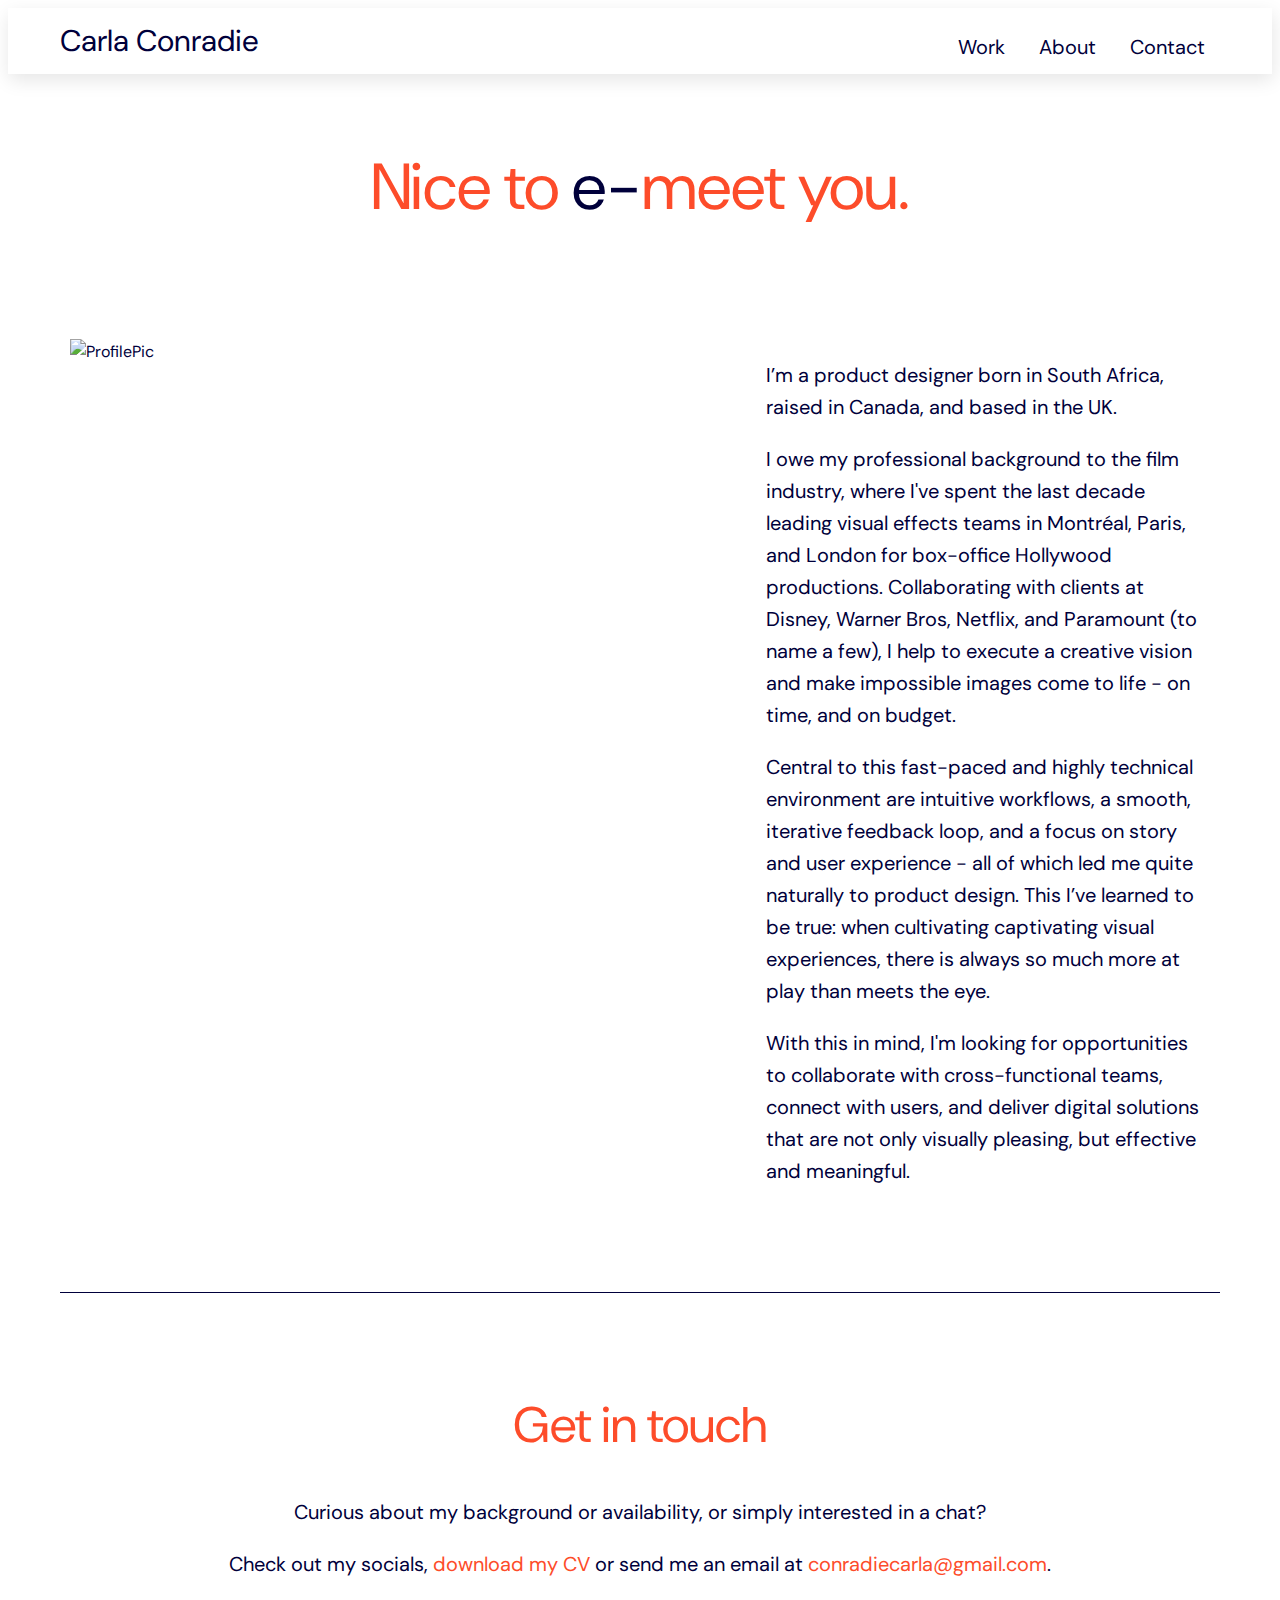
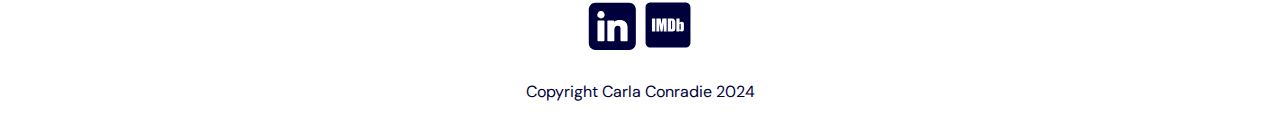
==== commit 5e616ffa: "Updates from Ini" ====
--- a/about.html
+++ b/about.html
@@ -4,7 +4,7 @@
 <head>
     <meta charset="utf-8">
     <meta name="viewport" content="width=device-width, initial-scale=1">
-    <title>About CarlaConradie</title>
+    <title>About Carla Conradie</title>
     <link rel="stylesheet" type="text/css" href="https://cdnjs.cloudflare.com/ajax/libs/normalize/8.0.1/normalize.min.css">
     <link rel="stylesheet" type="text/css" href="css/styles.css">
     <link rel="preconnect" href="https://fonts.googleapis.com">
@@ -32,55 +32,30 @@
     <main>
         <div id="hero">
         <div class="container">
-            <h1>Nice to e-meet you.</h1>
+            <h1>Nice to <span class="multi">e-</span>meet you.</h1>
         </div>
         </div>
-     <div>
         <div id="work" class="container">
             <div class="row">
                 <div class="col-md-6 col-lg-7">
                     <picture><source sourceset="./img/profile/ProfilePic_1x.jpg" media="(max-width:767px)"><img src="img/profile/ProfilePic_2x.jpg" alt="ProfilePic"></picture> 
                 </div>
-                <div class="col-md-6 col-lg-5">
-               <h2>My Story</h2>  
-               <p>I’m a UX/UI designer born in South Africa, raised in Canada, and based in the UK.</p>
+                <div class="col-md-6 col-lg-5">  
+               <p>I’m a product designer born in South Africa, raised in Canada, and based in the UK.</p>
 
-                <p>I owe my professional background to the film industry, having spent the last ten years delivering visual effects work for various Hollywood productions in Canada, France, and the UK. </p>
+                <p>I owe my professional background to the film industry, where I've spent the last decade leading visual effects teams in Montréal, Paris, and London for box-office Hollywood productions. Collaborating with clients at Disney, Warner Bros, Netflix, and Paramount (to name a few), I help to execute a creative vision and make impossible images come to life - on time, and on budget. </p>
                 
-                <p>Managing and collaborating with teams across borders has given me a deep understanding of the people-centric nature of the creative process, especially within a highly technical context, and ultimately led me to explore UX/UI design in my personal time. This I’ve learned to be true: when cultivating captivating visual experiences, there is always so much more at play than meets the eye.</p>
+                <p>Central to this fast-paced and highly technical environment are intuitive workflows, a smooth, iterative feedback loop, and a focus on story and user experience  - all of which led me quite naturally to product design. This I’ve learned to be true: when cultivating captivating visual experiences, there is always so much more at play than meets the eye.</p>
                 
-                <p>I’m now seeking a position in which I can use my organisational and design skills to connect with users and deliver digital solutions that are not only visually pleasing, but effective and meaningful.</p>
+                <p>With this in mind, I'm looking for opportunities to collaborate with cross-functional teams, connect with users, and deliver digital solutions that are not only visually pleasing, but effective and meaningful.</p>
             </div>
             </div>
-            
-            <div class="row">
-                <h2>Skills and Tools</h2>
-                <div class="col-md-6"><h3>Relevant Skills</h3>   
-                <ul>
-                    <li>User research (competitor analysis, user interviews, data analysis) </li>
-                    <li>User personas</li>
-                    <li>User flows </li>
-                    <li>Wireframing </li>
-                    <li>Prototyping </li>
-                    <li>Usability testing </li>
-                    <li>Style guides </li>
-                    <li>3D mockups </li>
-                </ul></div>
-                <div class="col-md-6"><h3>Tools I Use</h3> 
-                <ul class="col-md-6">
-                    <li>Figma </li>
-                    <li>Basic HTML and CSS </li>
-                    <li>GitHub </li>
-                </ul></div>  
-                <p>Open to on site, hybrid, and remote opportunities; any questions, please <a href="contact.html">contact me.</a></p>   
-            </div>
-        </div>
      </div>
      <footer>
         <div class="container">
             <h2>Get in touch</h2>
         <p>Curious about my background or availability, or simply interested in a chat?</p>
-        <p>Check out my socials, <a href="files/Conradie-Carla-CV.pdf">download my CV</a> or send me an email at <span>conradiecarla@gmail.com</span>.</p>
+        <p>Check out my socials, <a href="files/Conradie-Carla-CV.pdf" target="_blank">download my CV</a> or send me an email at <span>conradiecarla@gmail.com</span>.</p>
         <p><a href="https://www.linkedin.com/in/carla-conradie" target="_blank"><svg fill="none" height="50" viewBox="0 0 17 17" width="50" xmlns="http://www.w3.org/2000/svg"><path d="M14.0142 0.965088H2.51824C1.92097 0.965088 1.34816 1.20235 0.925831 1.62468C0.503499 2.04702 0.266235 2.61982 0.266235 3.21709V14.7131C0.266235 15.3104 0.503499 15.8832 0.925831 16.3055C1.34816 16.7278 1.92097 16.9651 2.51824 16.9651H14.0142C14.6115 16.9651 15.1843 16.7278 15.6066 16.3055C16.029 15.8832 16.2662 15.3104 16.2662 14.7131V3.21709C16.2662 2.61982 16.029 2.04702 15.6066 1.62468C15.1843 1.20235 14.6115 0.965088 14.0142 0.965088ZM5.60024 13.7491C5.60024 13.7891 5.57324 13.8491 5.52024 13.9301C5.44024 13.9841 5.37924 14.0101 5.33924 14.0101H3.48924C3.44924 14.0101 3.38924 13.9841 3.30924 13.9301C3.25524 13.8501 3.22824 13.7901 3.22824 13.7491V7.25509C3.22824 7.21509 3.25524 7.15509 3.30824 7.07509C3.38824 7.02109 3.44824 6.99409 3.48924 6.99409H5.33924C5.37924 6.99409 5.43924 7.02109 5.51924 7.07409C5.57324 7.15409 5.60024 7.21409 5.60024 7.25509V13.7491ZM5.29924 5.88809C5.18426 6.00567 5.04642 6.09845 4.89421 6.16071C4.742 6.22297 4.57865 6.25339 4.41424 6.25009C4.06524 6.25009 3.77124 6.13009 3.52924 5.88809C3.41161 5.77315 3.31879 5.63532 3.25653 5.4831C3.19427 5.33088 3.16388 5.16751 3.16724 5.00309C3.16724 4.66809 3.28824 4.38009 3.52924 4.13909C3.64292 4.01844 3.78007 3.92231 3.93226 3.85661C4.08445 3.79091 4.24847 3.75701 4.41424 3.75701C4.58 3.75701 4.74402 3.79091 4.89621 3.85661C5.0484 3.92231 5.18555 4.01844 5.29924 4.13909C5.53924 4.37909 5.66024 4.66909 5.66024 5.00309C5.66024 5.35209 5.54024 5.64709 5.29924 5.88809ZM13.4612 13.7491C13.4609 13.7831 13.4537 13.8167 13.4399 13.8478C13.4262 13.879 13.4062 13.907 13.3812 13.9301C13.3581 13.955 13.3301 13.975 13.299 13.9888C13.2679 14.0025 13.2343 14.0098 13.2002 14.0101H11.3102C11.2702 14.0101 11.2102 13.9841 11.1302 13.9301C11.0762 13.8501 11.0492 13.7901 11.0492 13.7491V9.78909C11.0492 9.45309 10.9892 9.19209 10.8682 9.00409C10.7202 8.84409 10.4792 8.76409 10.1442 8.76409C9.71524 8.76409 9.40724 8.89009 9.21924 9.14509C9.04524 9.40009 8.95824 9.76209 8.95824 10.2311V13.7491C8.95792 13.7831 8.95066 13.8167 8.93691 13.8478C8.92315 13.879 8.90319 13.907 8.87824 13.9301C8.85498 13.9552 8.82683 13.9752 8.79553 13.989C8.76423 14.0027 8.73043 14.0099 8.69624 14.0101H6.84624C6.80624 14.0101 6.74623 13.9841 6.66623 13.9301C6.61224 13.8501 6.58624 13.7901 6.58624 13.7491V7.25509C6.58624 7.21509 6.61224 7.15509 6.66623 7.07509C6.74623 7.02109 6.80624 6.99409 6.84624 6.99409H8.63624C8.69024 6.99409 8.74323 7.00709 8.79624 7.03409C8.82423 7.04809 8.85124 7.09409 8.87724 7.17409V7.27509L8.89723 7.31509V7.47609C9.34023 7.04809 9.95024 6.83309 10.7272 6.83309C11.5982 6.83309 12.2682 7.04109 12.7372 7.45609C13.2202 7.89809 13.4612 8.53609 13.4612 9.36609V13.7491Z" fill="#00003b"></path></svg></a>     <a href="https://www.imdb.com/name/nm6744433/" target="_blank"><svg fill="#00003b" height="50px" style="enable-background:new 0 0 50 50;" version="1.1" viewBox="0 0 512 512" width="50" xml:space="preserve" xmlns="http://www.w3.org/2000/svg" xmlns:xlink="http://www.w3.org/1999/xlink"><g id="comp_x5F_171-imdb"><g><path d="M436.714,26.001H75.287c-27.21,0-49.285,22.075-49.285,49.286v361.427c0,27.211,22.075,49.285,49.285,49.285h361.427    c27.211,0,49.284-22.074,49.284-49.285V75.287C485.998,48.076,463.925,26.001,436.714,26.001z M47.872,228.482h-0.309    c0.103-0.104,0.206-0.308,0.309-0.411V228.482z M125.599,321.509H91.716V190.287h33.883V321.509z M241.831,321.509h-29.469    v-88.714l-11.912,88.714H179.3l-12.528-86.763v86.763h-29.776V190.287h43.947c3.39,20.329,6.16,40.968,8.934,61.504l7.803-61.504    h44.152V321.509z M253.535,321.509V190.287h25.261c18.07,0,45.896-1.644,50.311,21.458c1.747,7.805,1.438,16.737,1.438,25.055    C330.544,327.669,341.942,321.612,253.535,321.509L253.535,321.509z M418.744,291.526c0,16.121-2.464,31.729-22.795,31.729    c-9.239,0-15.605-3.081-21.457-10.063l-1.953,8.317h-30.597V190.287h32.55v42.816c6.159-6.674,12.32-9.447,21.457-9.447    c21.974,0,22.795,13.144,22.795,30.907V291.526z M298.099,229.2c0-9.958,1.643-16.428-10.576-16.428v85.94    c12.526,0.31,10.576-8.932,10.576-18.891V229.2z M385.887,256c0-5.544,1.132-13.04-6.364-13.04c-6.162,0-5.03,9.139-5.03,13.04    c0,0.616-1.132,40.66,1.128,45.897c0.821,1.642,2.261,2.465,3.902,2.465c8.008,0,6.364-9.242,6.364-14.788V256z"/></g></g><g id="Layer_1"/></svg></a></p>
         Copyright Carla Conradie 2024
         </div>
--- a/css/styles.css
+++ b/css/styles.css
@@ -141,6 +141,10 @@
   color: #00003b;
 }
 
+.multi {
+  color: #00003b;
+}
+
 .logo:hover {
   font-weight: 400;
   text-decoration: none;
